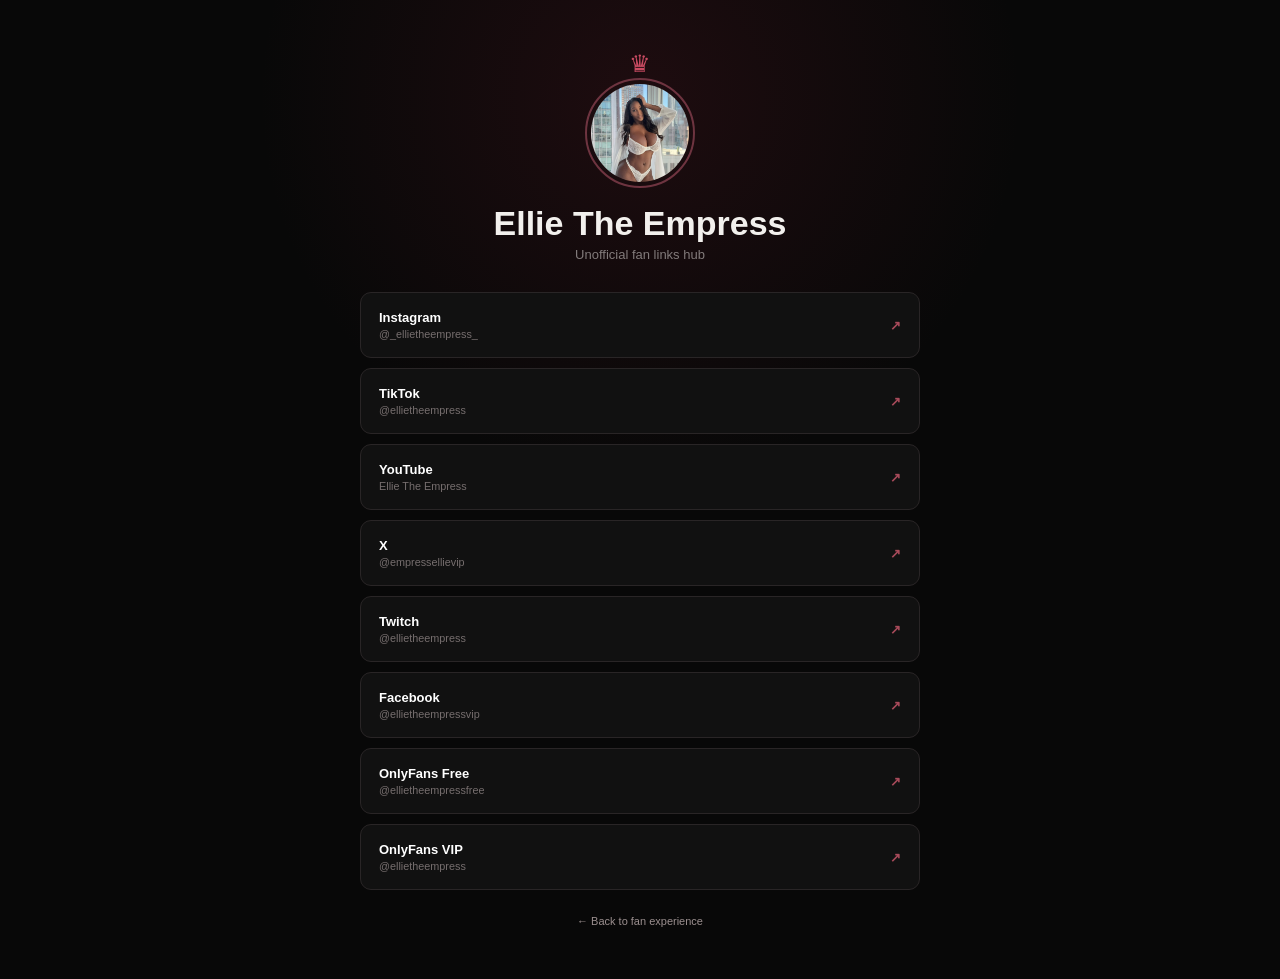
==== links.html @ b3a1fe48 "Add premium social links page" ====
<!doctype html><html lang="fr"><head><meta charset="utf-8"><meta name="viewport" content="width=device-width,initial-scale=1"><meta name="theme-color" content="#080808"><title>Ellie The Empress — Links</title><meta name="description" content="Ellie The Empress links — unofficial fan page."><link rel="canonical" href="https://deltawin.github.io/EllieTheEmpress/links.html"><link rel="manifest" href="manifest.webmanifest"><style>*{box-sizing:border-box}body{margin:0;background:#080808;color:#f2f0ed;font-family:Arial,sans-serif;min-height:100vh;display:grid;place-items:center;background-image:radial-gradient(circle at 50% 10%,#761d2d33,transparent 35%)}main{width:min(560px,calc(100% - 30px));padding:50px 0;text-align:center}.avatar{width:110px;height:110px;border-radius:50%;object-fit:cover;border:2px solid #6e3440;padding:4px}.crown{color:#c94b62;font-size:24px}h1{font-size:34px;margin:12px 0 4px}p{color:#827b7b;font-size:13px;margin:0 0 30px}.links{display:grid;gap:10px}.links a{display:flex;align-items:center;text-align:left;padding:17px 18px;background:#111;border:1px solid #292526;border-radius:11px;color:#fff;text-decoration:none;font-weight:700;font-size:13px;transition:.2s}.links a:hover{transform:translateY(-2px);background:#171313;border-color:#633944}.links small{display:block;color:#766e6e;font-weight:400;margin-top:3px}.links i{margin-left:auto;font-style:normal;color:#a84a5a}.home{display:inline-block;margin-top:25px;color:#9b8f8f;font-size:11px;text-decoration:none}</style></head><body><main><div class="crown">♛</div><img class="avatar" src="HE0_HcibAAAp8MD.webp" alt="Ellie The Empress"><h1>Ellie The Empress</h1><p>Unofficial fan links hub</p><div class="links"><a href="https://www.instagram.com/_ellietheempress_/" target="_blank" rel="noopener noreferrer"><span>Instagram<small>@_ellietheempress_</small></span><i>↗</i></a><a href="https://www.tiktok.com/@ellietheempress" target="_blank" rel="noopener noreferrer"><span>TikTok<small>@ellietheempress</small></span><i>↗</i></a><a href="https://www.youtube.com/@EllieTheEmpress" target="_blank" rel="noopener noreferrer"><span>YouTube<small>Ellie The Empress</small></span><i>↗</i></a><a href="https://x.com/empressellievip" target="_blank" rel="noopener noreferrer"><span>X<small>@empressellievip</small></span><i>↗</i></a><a href="https://www.twitch.tv/ellietheempress" target="_blank" rel="noopener noreferrer"><span>Twitch<small>@ellietheempress</small></span><i>↗</i></a><a href="https://www.facebook.com/ellietheempressvip" target="_blank" rel="noopener noreferrer"><span>Facebook<small>@ellietheempressvip</small></span><i>↗</i></a><a href="https://onlyfans.com/ellietheempressfree" target="_blank" rel="noopener noreferrer"><span>OnlyFans Free<small>@ellietheempressfree</small></span><i>↗</i></a><a href="https://onlyfans.com/ellietheempress" target="_blank" rel="noopener noreferrer"><span>OnlyFans VIP<small>@ellietheempress</small></span><i>↗</i></a></div><a class="home" href="./">← Back to fan experience</a></main></body></html>
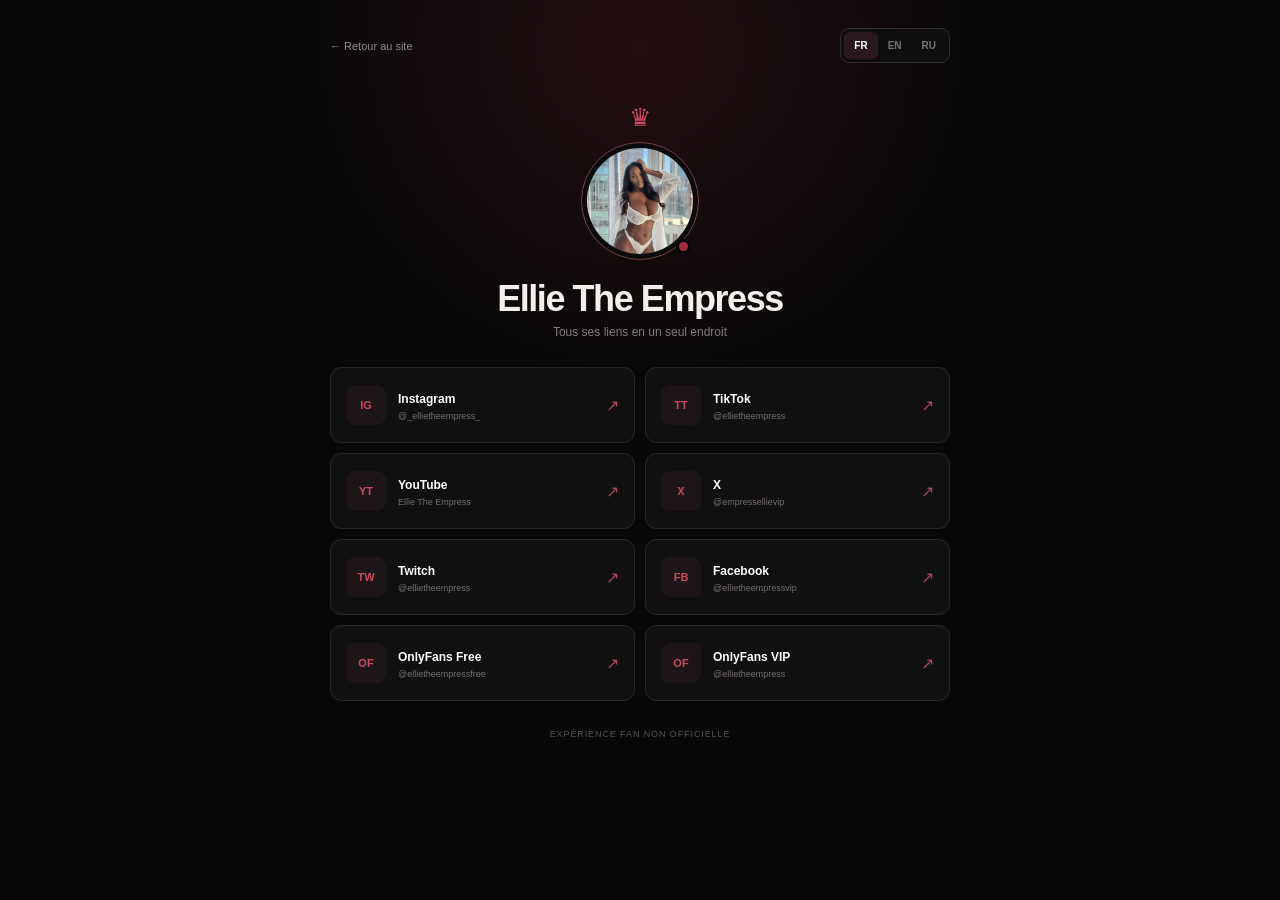
==== commit 6c67d9c4: "Upgrade links hub with language switcher and premium styling" ====
--- a/links.html
+++ b/links.html
@@ -1 +1 @@
-<!doctype html><html lang="fr"><head><meta charset="utf-8"><meta name="viewport" content="width=device-width,initial-scale=1"><meta name="theme-color" content="#080808"><title>Ellie The Empress — Links</title><meta name="description" content="Ellie The Empress links — unofficial fan page."><link rel="canonical" href="https://deltawin.github.io/EllieTheEmpress/links.html"><link rel="manifest" href="manifest.webmanifest"><style>*{box-sizing:border-box}body{margin:0;background:#080808;color:#f2f0ed;font-family:Arial,sans-serif;min-height:100vh;display:grid;place-items:center;background-image:radial-gradient(circle at 50% 10%,#761d2d33,transparent 35%)}main{width:min(560px,calc(100% - 30px));padding:50px 0;text-align:center}.avatar{width:110px;height:110px;border-radius:50%;object-fit:cover;border:2px solid #6e3440;padding:4px}.crown{color:#c94b62;font-size:24px}h1{font-size:34px;margin:12px 0 4px}p{color:#827b7b;font-size:13px;margin:0 0 30px}.links{display:grid;gap:10px}.links a{display:flex;align-items:center;text-align:left;padding:17px 18px;background:#111;border:1px solid #292526;border-radius:11px;color:#fff;text-decoration:none;font-weight:700;font-size:13px;transition:.2s}.links a:hover{transform:translateY(-2px);background:#171313;border-color:#633944}.links small{display:block;color:#766e6e;font-weight:400;margin-top:3px}.links i{margin-left:auto;font-style:normal;color:#a84a5a}.home{display:inline-block;margin-top:25px;color:#9b8f8f;font-size:11px;text-decoration:none}</style></head><body><main><div class="crown">♛</div><img class="avatar" src="HE0_HcibAAAp8MD.webp" alt="Ellie The Empress"><h1>Ellie The Empress</h1><p>Unofficial fan links hub</p><div class="links"><a href="https://www.instagram.com/_ellietheempress_/" target="_blank" rel="noopener noreferrer"><span>Instagram<small>@_ellietheempress_</small></span><i>↗</i></a><a href="https://www.tiktok.com/@ellietheempress" target="_blank" rel="noopener noreferrer"><span>TikTok<small>@ellietheempress</small></span><i>↗</i></a><a href="https://www.youtube.com/@EllieTheEmpress" target="_blank" rel="noopener noreferrer"><span>YouTube<small>Ellie The Empress</small></span><i>↗</i></a><a href="https://x.com/empressellievip" target="_blank" rel="noopener noreferrer"><span>X<small>@empressellievip</small></span><i>↗</i></a><a href="https://www.twitch.tv/ellietheempress" target="_blank" rel="noopener noreferrer"><span>Twitch<small>@ellietheempress</small></span><i>↗</i></a><a href="https://www.facebook.com/ellietheempressvip" target="_blank" rel="noopener noreferrer"><span>Facebook<small>@ellietheempressvip</small></span><i>↗</i></a><a href="https://onlyfans.com/ellietheempressfree" target="_blank" rel="noopener noreferrer"><span>OnlyFans Free<small>@ellietheempressfree</small></span><i>↗</i></a><a href="https://onlyfans.com/ellietheempress" target="_blank" rel="noopener noreferrer"><span>OnlyFans VIP<small>@ellietheempress</small></span><i>↗</i></a></div><a class="home" href="./">← Back to fan experience</a></main></body></html>+<!doctype html><html lang="fr"><head><meta charset="utf-8"><meta name="viewport" content="width=device-width,initial-scale=1"><meta name="theme-color" content="#080808"><title>Ellie The Empress — Links</title><meta name="description" content="Ellie The Empress social links — unofficial fan hub."><link rel="canonical" href="https://deltawin.github.io/EllieTheEmpress/links.html"><link rel="manifest" href="manifest.webmanifest"><link rel="icon" href="HE0_HcibAAAp8MD.webp"><style>*{box-sizing:border-box}body{margin:0;background:radial-gradient(circle at 50% 5%,#761d2d45,transparent 32%),#080808;color:#f2f0ed;font-family:Arial,sans-serif;min-height:100vh}.wrap{width:min(620px,calc(100% - 28px));margin:auto;padding:28px 0 55px}.top{display:flex;justify-content:space-between;align-items:center;margin-bottom:25px}.back{color:#92898a;text-decoration:none;font-size:11px}.langs{display:flex;background:#0e0e0e;border:1px solid #302b2c;border-radius:9px;padding:3px}.langs button{border:0;background:transparent;color:#777;padding:8px 10px;border-radius:6px;font-weight:800;font-size:10px;cursor:pointer}.langs button.active{background:#2a181c;color:#fff}.hero{text-align:center;padding:15px 0 28px}.avatar-wrap{display:inline-block;position:relative}.avatar{width:118px;height:118px;border-radius:50%;object-fit:cover;border:1px solid #75404a;padding:5px;background:#0b0b0b}.dot{position:absolute;right:8px;bottom:10px;width:15px;height:15px;border:3px solid #080808;border-radius:50%;background:#a52a40}.crown{color:#c94b62;font-size:25px;margin-bottom:10px}h1{font-size:36px;letter-spacing:-.04em;margin:14px 0 5px}.sub{color:#827b7b;font-size:12px;margin:0}.links{display:grid;grid-template-columns:1fr 1fr;gap:10px}.links a{display:flex;align-items:center;min-height:76px;padding:15px;background:#101010;border:1px solid #292526;border-radius:11px;color:#fff;text-decoration:none;transition:.2s}.links a:hover{transform:translateY(-2px);background:#171313;border-color:#633944}.ico{width:40px;height:40px;border-radius:9px;background:#1d1517;display:grid;place-items:center;color:#c94b62;font-size:11px;font-weight:900;margin-right:12px}.links b{font-size:12px}.links small{display:block;color:#766e6e;font-weight:400;margin-top:4px;font-size:9px}.links i{margin-left:auto;font-style:normal;color:#a84a5a}.note{text-align:center;color:#575152;font-size:9px;letter-spacing:.1em;margin-top:28px}@media(max-width:520px){.links{grid-template-columns:1fr}h1{font-size:31px}}</style></head><body><main class="wrap"><div class="top"><a class="back" href="./" data-t="back">← Retour au site</a><div class="langs"><button data-lang="fr">FR</button><button data-lang="en">EN</button><button data-lang="ru">RU</button></div></div><section class="hero"><div class="crown">♛</div><div class="avatar-wrap"><img class="avatar" src="HE0_HcibAAAp8MD.webp" alt="Ellie The Empress"><i class="dot"></i></div><h1>Ellie The Empress</h1><p class="sub" data-t="subtitle">Tous ses liens en un seul endroit</p></section><div class="links"><a href="https://www.instagram.com/_ellietheempress_/" target="_blank" rel="noopener noreferrer"><span class="ico">IG</span><span><b>Instagram</b><small>@_ellietheempress_</small></span><i>↗</i></a><a href="https://www.tiktok.com/@ellietheempress" target="_blank" rel="noopener noreferrer"><span class="ico">TT</span><span><b>TikTok</b><small>@ellietheempress</small></span><i>↗</i></a><a href="https://www.youtube.com/@EllieTheEmpress" target="_blank" rel="noopener noreferrer"><span class="ico">YT</span><span><b>YouTube</b><small>Ellie The Empress</small></span><i>↗</i></a><a href="https://x.com/empressellievip" target="_blank" rel="noopener noreferrer"><span class="ico">X</span><span><b>X</b><small>@empressellievip</small></span><i>↗</i></a><a href="https://www.twitch.tv/ellietheempress" target="_blank" rel="noopener noreferrer"><span class="ico">TW</span><span><b>Twitch</b><small>@ellietheempress</small></span><i>↗</i></a><a href="https://www.facebook.com/ellietheempressvip" target="_blank" rel="noopener noreferrer"><span class="ico">FB</span><span><b>Facebook</b><small>@ellietheempressvip</small></span><i>↗</i></a><a href="https://onlyfans.com/ellietheempressfree" target="_blank" rel="noopener noreferrer"><span class="ico">OF</span><span><b>OnlyFans Free</b><small>@ellietheempressfree</small></span><i>↗</i></a><a href="https://onlyfans.com/ellietheempress" target="_blank" rel="noopener noreferrer"><span class="ico">OF</span><span><b>OnlyFans VIP</b><small>@ellietheempress</small></span><i>↗</i></a></div><p class="note" data-t="note">EXPÉRIENCE FAN NON OFFICIELLE</p></main><script>const tr={fr:{back:'← Retour au site',subtitle:'Tous ses liens en un seul endroit',note:'EXPÉRIENCE FAN NON OFFICIELLE'},en:{back:'← Back to site',subtitle:'All her links in one place',note:'UNOFFICIAL FAN EXPERIENCE'},ru:{back:'← Вернуться на сайт',subtitle:'Все её ссылки в одном месте',note:'НЕОФИЦИАЛЬНЫЙ ФАН-САЙТ'}};function lang(l){if(!tr[l])l='fr';document.documentElement.lang=l;document.querySelectorAll('[data-t]').forEach(e=>e.textContent=tr[l][e.dataset.t]);document.querySelectorAll('[data-lang]').forEach(b=>b.classList.toggle('active',b.dataset.lang===l));try{localStorage.setItem('ellie-language',l)}catch(e){}}document.querySelectorAll('[data-lang]').forEach(b=>b.onclick=()=>lang(b.dataset.lang));let l='fr';try{l=localStorage.getItem('ellie-language')||'fr'}catch(e){}lang(l);if('serviceWorker'in navigator)navigator.serviceWorker.register('./sw.js').catch(()=>{});</script></body></html>
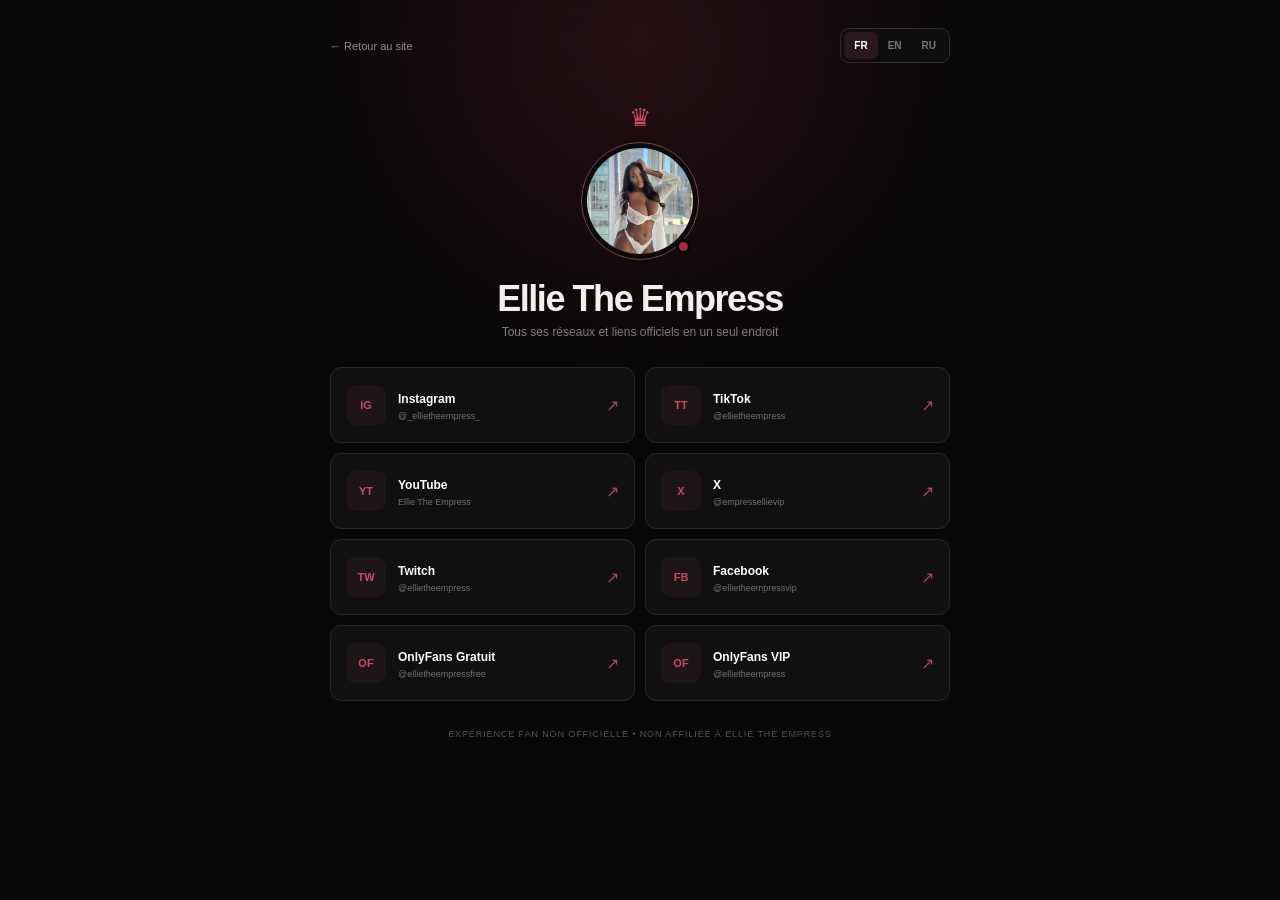
==== commit ad14094b: "Complete FR EN RU translations for Links Hub" ====
--- a/links.html
+++ b/links.html
@@ -1 +1 @@
-<!doctype html><html lang="fr"><head><meta charset="utf-8"><meta name="viewport" content="width=device-width,initial-scale=1"><meta name="theme-color" content="#080808"><title>Ellie The Empress — Links</title><meta name="description" content="Ellie The Empress social links — unofficial fan hub."><link rel="canonical" href="https://deltawin.github.io/EllieTheEmpress/links.html"><link rel="manifest" href="manifest.webmanifest"><link rel="icon" href="HE0_HcibAAAp8MD.webp"><style>*{box-sizing:border-box}body{margin:0;background:radial-gradient(circle at 50% 5%,#761d2d45,transparent 32%),#080808;color:#f2f0ed;font-family:Arial,sans-serif;min-height:100vh}.wrap{width:min(620px,calc(100% - 28px));margin:auto;padding:28px 0 55px}.top{display:flex;justify-content:space-between;align-items:center;margin-bottom:25px}.back{color:#92898a;text-decoration:none;font-size:11px}.langs{display:flex;background:#0e0e0e;border:1px solid #302b2c;border-radius:9px;padding:3px}.langs button{border:0;background:transparent;color:#777;padding:8px 10px;border-radius:6px;font-weight:800;font-size:10px;cursor:pointer}.langs button.active{background:#2a181c;color:#fff}.hero{text-align:center;padding:15px 0 28px}.avatar-wrap{display:inline-block;position:relative}.avatar{width:118px;height:118px;border-radius:50%;object-fit:cover;border:1px solid #75404a;padding:5px;background:#0b0b0b}.dot{position:absolute;right:8px;bottom:10px;width:15px;height:15px;border:3px solid #080808;border-radius:50%;background:#a52a40}.crown{color:#c94b62;font-size:25px;margin-bottom:10px}h1{font-size:36px;letter-spacing:-.04em;margin:14px 0 5px}.sub{color:#827b7b;font-size:12px;margin:0}.links{display:grid;grid-template-columns:1fr 1fr;gap:10px}.links a{display:flex;align-items:center;min-height:76px;padding:15px;background:#101010;border:1px solid #292526;border-radius:11px;color:#fff;text-decoration:none;transition:.2s}.links a:hover{transform:translateY(-2px);background:#171313;border-color:#633944}.ico{width:40px;height:40px;border-radius:9px;background:#1d1517;display:grid;place-items:center;color:#c94b62;font-size:11px;font-weight:900;margin-right:12px}.links b{font-size:12px}.links small{display:block;color:#766e6e;font-weight:400;margin-top:4px;font-size:9px}.links i{margin-left:auto;font-style:normal;color:#a84a5a}.note{text-align:center;color:#575152;font-size:9px;letter-spacing:.1em;margin-top:28px}@media(max-width:520px){.links{grid-template-columns:1fr}h1{font-size:31px}}</style></head><body><main class="wrap"><div class="top"><a class="back" href="./" data-t="back">← Retour au site</a><div class="langs"><button data-lang="fr">FR</button><button data-lang="en">EN</button><button data-lang="ru">RU</button></div></div><section class="hero"><div class="crown">♛</div><div class="avatar-wrap"><img class="avatar" src="HE0_HcibAAAp8MD.webp" alt="Ellie The Empress"><i class="dot"></i></div><h1>Ellie The Empress</h1><p class="sub" data-t="subtitle">Tous ses liens en un seul endroit</p></section><div class="links"><a href="https://www.instagram.com/_ellietheempress_/" target="_blank" rel="noopener noreferrer"><span class="ico">IG</span><span><b>Instagram</b><small>@_ellietheempress_</small></span><i>↗</i></a><a href="https://www.tiktok.com/@ellietheempress" target="_blank" rel="noopener noreferrer"><span class="ico">TT</span><span><b>TikTok</b><small>@ellietheempress</small></span><i>↗</i></a><a href="https://www.youtube.com/@EllieTheEmpress" target="_blank" rel="noopener noreferrer"><span class="ico">YT</span><span><b>YouTube</b><small>Ellie The Empress</small></span><i>↗</i></a><a href="https://x.com/empressellievip" target="_blank" rel="noopener noreferrer"><span class="ico">X</span><span><b>X</b><small>@empressellievip</small></span><i>↗</i></a><a href="https://www.twitch.tv/ellietheempress" target="_blank" rel="noopener noreferrer"><span class="ico">TW</span><span><b>Twitch</b><small>@ellietheempress</small></span><i>↗</i></a><a href="https://www.facebook.com/ellietheempressvip" target="_blank" rel="noopener noreferrer"><span class="ico">FB</span><span><b>Facebook</b><small>@ellietheempressvip</small></span><i>↗</i></a><a href="https://onlyfans.com/ellietheempressfree" target="_blank" rel="noopener noreferrer"><span class="ico">OF</span><span><b>OnlyFans Free</b><small>@ellietheempressfree</small></span><i>↗</i></a><a href="https://onlyfans.com/ellietheempress" target="_blank" rel="noopener noreferrer"><span class="ico">OF</span><span><b>OnlyFans VIP</b><small>@ellietheempress</small></span><i>↗</i></a></div><p class="note" data-t="note">EXPÉRIENCE FAN NON OFFICIELLE</p></main><script>const tr={fr:{back:'← Retour au site',subtitle:'Tous ses liens en un seul endroit',note:'EXPÉRIENCE FAN NON OFFICIELLE'},en:{back:'← Back to site',subtitle:'All her links in one place',note:'UNOFFICIAL FAN EXPERIENCE'},ru:{back:'← Вернуться на сайт',subtitle:'Все её ссылки в одном месте',note:'НЕОФИЦИАЛЬНЫЙ ФАН-САЙТ'}};function lang(l){if(!tr[l])l='fr';document.documentElement.lang=l;document.querySelectorAll('[data-t]').forEach(e=>e.textContent=tr[l][e.dataset.t]);document.querySelectorAll('[data-lang]').forEach(b=>b.classList.toggle('active',b.dataset.lang===l));try{localStorage.setItem('ellie-language',l)}catch(e){}}document.querySelectorAll('[data-lang]').forEach(b=>b.onclick=()=>lang(b.dataset.lang));let l='fr';try{l=localStorage.getItem('ellie-language')||'fr'}catch(e){}lang(l);if('serviceWorker'in navigator)navigator.serviceWorker.register('./sw.js').catch(()=>{});</script></body></html>+<!doctype html><html lang="fr"><head><meta charset="utf-8"><meta name="viewport" content="width=device-width,initial-scale=1"><meta name="theme-color" content="#080808"><title>Ellie The Empress — Links</title><meta name="description" content="Ellie The Empress social links — unofficial fan hub."><link rel="canonical" href="https://deltawin.github.io/EllieTheEmpress/links.html"><link rel="manifest" href="manifest.webmanifest"><link rel="icon" href="HE0_HcibAAAp8MD.webp"><style>*{box-sizing:border-box}body{margin:0;background:radial-gradient(circle at 50% 5%,#761d2d45,transparent 32%),#080808;color:#f2f0ed;font-family:Arial,sans-serif;min-height:100vh}.wrap{width:min(620px,calc(100% - 28px));margin:auto;padding:28px 0 55px}.top{display:flex;justify-content:space-between;align-items:center;margin-bottom:25px}.back{color:#92898a;text-decoration:none;font-size:11px}.langs{display:flex;background:#0e0e0e;border:1px solid #302b2c;border-radius:9px;padding:3px}.langs button{border:0;background:transparent;color:#777;padding:8px 10px;border-radius:6px;font-weight:800;font-size:10px;cursor:pointer}.langs button.active{background:#2a181c;color:#fff}.hero{text-align:center;padding:15px 0 28px}.avatar-wrap{display:inline-block;position:relative}.avatar{width:118px;height:118px;border-radius:50%;object-fit:cover;border:1px solid #75404a;padding:5px;background:#0b0b0b}.dot{position:absolute;right:8px;bottom:10px;width:15px;height:15px;border:3px solid #080808;border-radius:50%;background:#a52a40}.crown{color:#c94b62;font-size:25px;margin-bottom:10px}h1{font-size:36px;letter-spacing:-.04em;margin:14px 0 5px}.sub{color:#827b7b;font-size:12px;margin:0}.links{display:grid;grid-template-columns:1fr 1fr;gap:10px}.links a{display:flex;align-items:center;min-height:76px;padding:15px;background:#101010;border:1px solid #292526;border-radius:11px;color:#fff;text-decoration:none;transition:.2s}.links a:hover{transform:translateY(-2px);background:#171313;border-color:#633944}.ico{width:40px;height:40px;border-radius:9px;background:#1d1517;display:grid;place-items:center;color:#c94b62;font-size:11px;font-weight:900;margin-right:12px}.links b{font-size:12px}.links small{display:block;color:#766e6e;font-weight:400;margin-top:4px;font-size:9px}.links i{margin-left:auto;font-style:normal;color:#a84a5a}.note{text-align:center;color:#575152;font-size:9px;letter-spacing:.1em;margin-top:28px}@media(max-width:520px){.links{grid-template-columns:1fr}h1{font-size:31px}}</style></head><body><main class="wrap"><div class="top"><a class="back" href="./" data-t="back">← Retour au site</a><div class="langs" aria-label="Langue"><button data-lang="fr" aria-label="Français">FR</button><button data-lang="en" aria-label="English">EN</button><button data-lang="ru" aria-label="Русский">RU</button></div></div><section class="hero"><div class="crown">♛</div><div class="avatar-wrap"><img class="avatar" src="HE0_HcibAAAp8MD.webp" alt="Ellie The Empress"><i class="dot"></i></div><h1>Ellie The Empress</h1><p class="sub" data-t="subtitle">Tous ses liens en un seul endroit</p></section><div class="links"><a href="https://www.instagram.com/_ellietheempress_/" target="_blank" rel="noopener noreferrer"><span class="ico">IG</span><span><b>Instagram</b><small>@_ellietheempress_</small></span><i>↗</i></a><a href="https://www.tiktok.com/@ellietheempress" target="_blank" rel="noopener noreferrer"><span class="ico">TT</span><span><b>TikTok</b><small>@ellietheempress</small></span><i>↗</i></a><a href="https://www.youtube.com/@EllieTheEmpress" target="_blank" rel="noopener noreferrer"><span class="ico">YT</span><span><b>YouTube</b><small>Ellie The Empress</small></span><i>↗</i></a><a href="https://x.com/empressellievip" target="_blank" rel="noopener noreferrer"><span class="ico">X</span><span><b>X</b><small>@empressellievip</small></span><i>↗</i></a><a href="https://www.twitch.tv/ellietheempress" target="_blank" rel="noopener noreferrer"><span class="ico">TW</span><span><b>Twitch</b><small>@ellietheempress</small></span><i>↗</i></a><a href="https://www.facebook.com/ellietheempressvip" target="_blank" rel="noopener noreferrer"><span class="ico">FB</span><span><b>Facebook</b><small>@ellietheempressvip</small></span><i>↗</i></a><a href="https://onlyfans.com/ellietheempressfree" target="_blank" rel="noopener noreferrer"><span class="ico">OF</span><span><b data-t="ofFree">OnlyFans Gratuit</b><small>@ellietheempressfree</small></span><i>↗</i></a><a href="https://onlyfans.com/ellietheempress" target="_blank" rel="noopener noreferrer"><span class="ico">OF</span><span><b data-t="ofVip">OnlyFans VIP</b><small>@ellietheempress</small></span><i>↗</i></a></div><p class="note" data-t="note">EXPÉRIENCE FAN NON OFFICIELLE • NON AFFILIÉE À ELLIE THE EMPRESS</p></main><script>const tr={fr:{back:'← Retour au site',subtitle:'Tous ses réseaux et liens officiels en un seul endroit',ofFree:'OnlyFans Gratuit',ofVip:'OnlyFans VIP',note:'EXPÉRIENCE FAN NON OFFICIELLE • NON AFFILIÉE À ELLIE THE EMPRESS',title:'Ellie The Empress — Liens',description:'Tous les réseaux et liens d’\u00a0Ellie The Empress réunis sur un hub fan non officiel.'},en:{back:'← Back to site',subtitle:'All her official social profiles and links in one place',ofFree:'OnlyFans Free',ofVip:'OnlyFans VIP',note:'UNOFFICIAL FAN EXPERIENCE • NOT AFFILIATED WITH ELLIE THE EMPRESS',title:'Ellie The Empress — Links',description:'All Ellie The Empress social profiles and links in one unofficial fan hub.'},ru:{back:'← Вернуться на сайт',subtitle:'Все её официальные соцсети и ссылки в одном месте',ofFree:'Бесплатный OnlyFans',ofVip:'OnlyFans VIP',note:'НЕОФИЦИАЛЬНЫЙ ФАН-САЙТ • НЕ СВЯЗАН С ELLIE THE EMPRESS',title:'Ellie The Empress — Ссылки',description:'Все социальные сети и ссылки Ellie The Empress в одном неофициальном фан-хабе.'}};function lang(l){if(!tr[l])l='fr';document.documentElement.lang=l;document.querySelectorAll('[data-t]').forEach(e=>{const v=tr[l][e.dataset.t];if(v)e.textContent=v});document.querySelectorAll('[data-lang]').forEach(b=>b.classList.toggle('active',b.dataset.lang===l));document.title=tr[l].title;document.querySelector('meta[name="description"]').content=tr[l].description;try{localStorage.setItem('ellie-language',l)}catch(e){}}document.querySelectorAll('[data-lang]').forEach(b=>b.onclick=()=>lang(b.dataset.lang));let l='fr';try{l=localStorage.getItem('ellie-language')||'fr'}catch(e){}lang(l);if('serviceWorker'in navigator)navigator.serviceWorker.register('./sw.js').catch(()=>{});</script></body></html>
